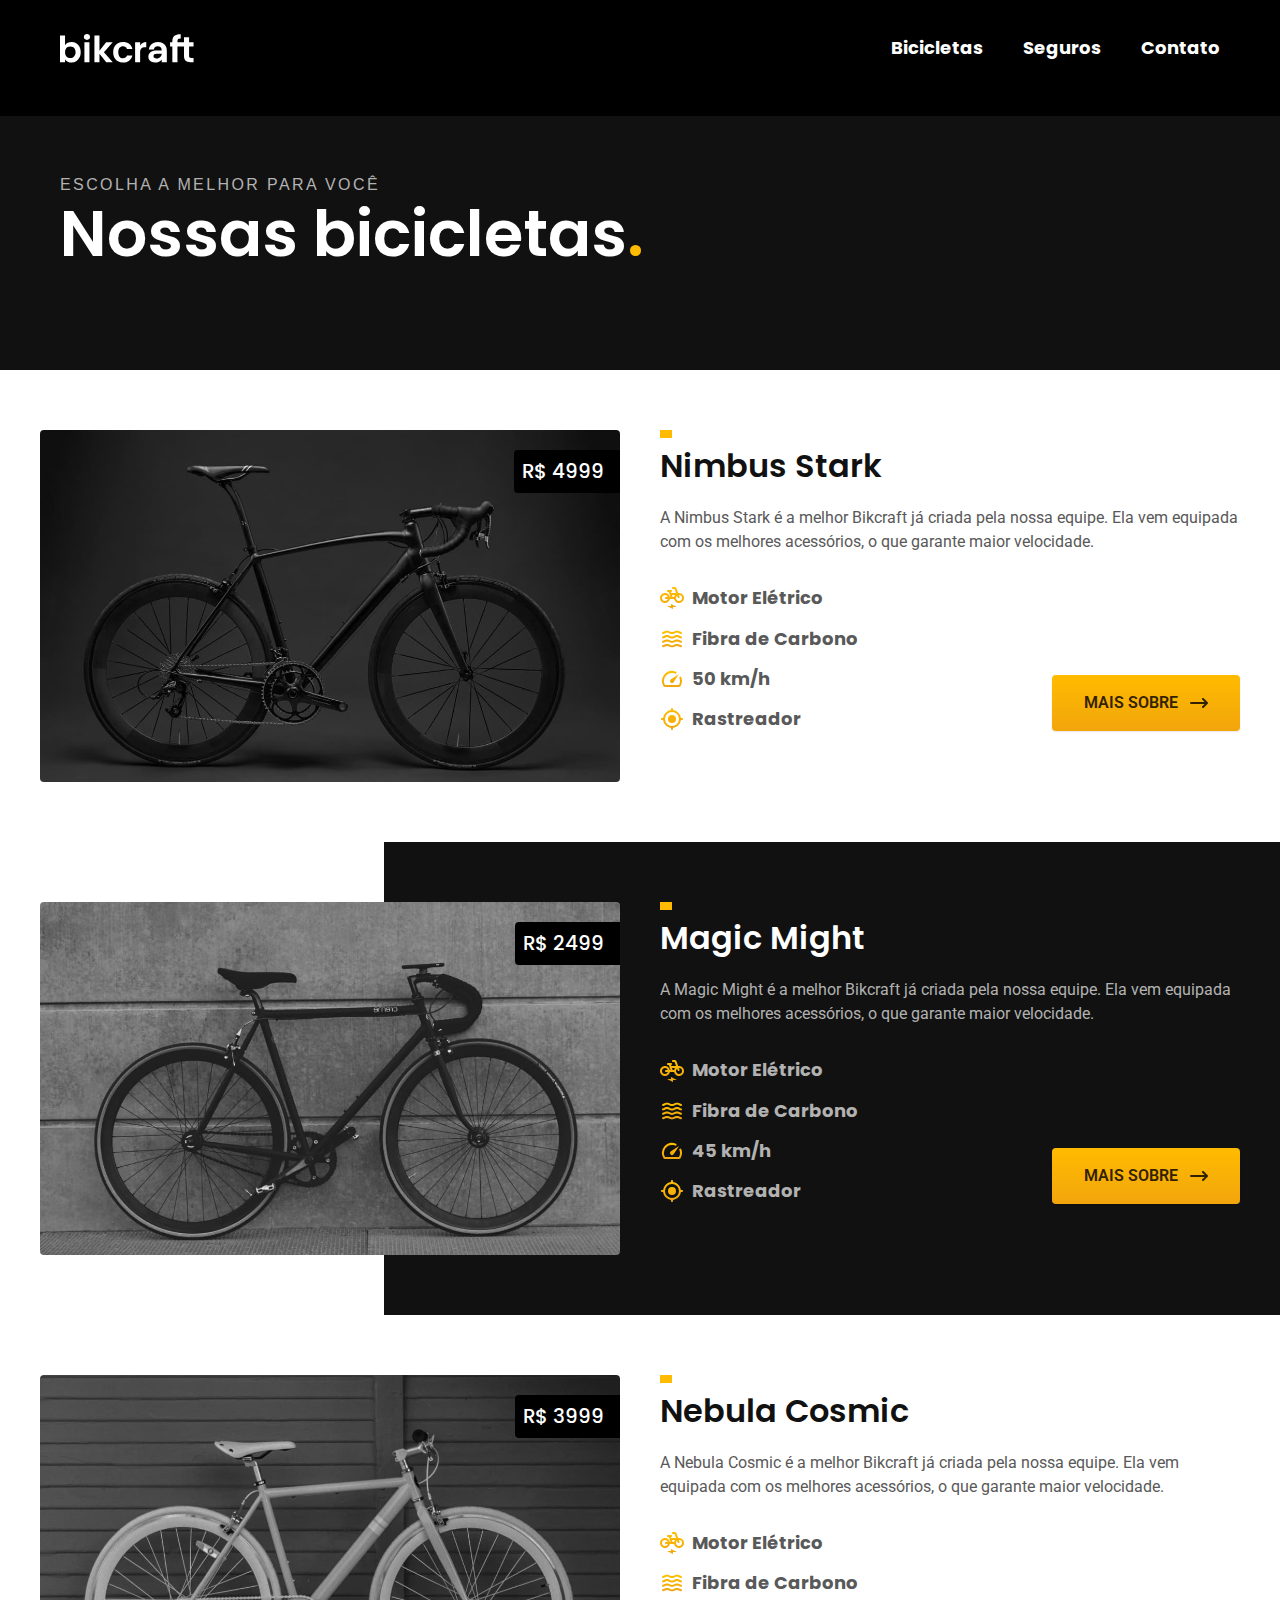
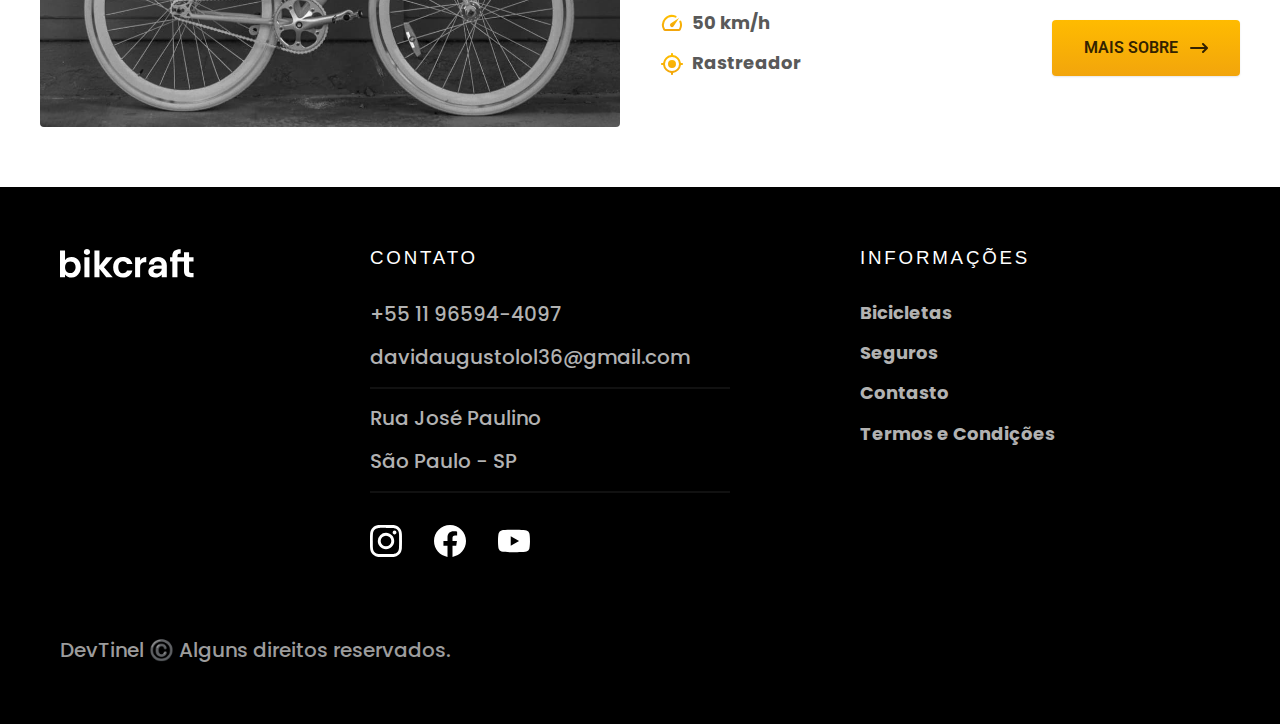
==== bicicletas.html @ 31e57b33 "att" ====
<!DOCTYPE html>
<html lang="pt-BR">
  <head>
    <meta charset="UTF-8" />
    <meta http-equiv="X-UA-Compatible" content="IE=edge" />
    <meta name="description" content="Termos e Condições." />
    <meta name="viewport" content="width=device-width, initial-scale=1.0" />
    <title>Bicicletas Bikcraft</title>
    <link rel="stylesheet" href="./css/index.css" />
    <link rel="preconnect" href="https://fonts.googleapis.com" />
    <link rel="preconnect" href="https://fonts.gstatic.com" crossorigin />
    <link
      href="https://fonts.googleapis.com/css2?family=BhuTuka+Expanded+One&family=Fira+Sans:wght@400;700&family=Poppins:wght@400;600&family=Roboto:wght@400;500&family=Sansita+Swashed:wght@500&family=Work+Sans:wght@100&display=swap"
      rel="stylesheet"
    />
    <link rel="preconnect" href="https://fonts.googleapis.com" />
    <link rel="preconnect" href="https://fonts.gstatic.com" crossorigin />
    <link
      href="https://fonts.googleapis.com/css2?family=BhuTuka+Expanded+One&family=Fira+Sans:wght@400;700&family=Merriweather:ital,wght@1,900&family=Poppins:wght@400;600&family=Roboto:wght@400;500&family=Sansita+Swashed:wght@500&family=Work+Sans:wght@100&display=swap"
      rel="stylesheet"
    />
  </head>
  <body id="bibicletas">
    <header class="header-bg">
      <div class="header container">
        <a href="./"><img src="img/bikcraft.svg" alt="Bikcraft" /></a>
        <nav aria-label="primaria">
          <ul class="header-menu font-1-m cor-0">
            <li><a href="./bicicletas.html">Bicicletas</a></li>
            <li><a href="./seguros.html">Seguros</a></li>
            <li><a href="./contato.html">Contato</a></li>
          </ul>
        </nav>
      </div>
    </header>

    <main>
      <div class="titulo-bg">
        <div class="titulo container">
          <p class="font-2-l-b cor-5">Escolha a melhor para você</p>
          <h1 class="font-1-xxl cor-0">
            Nossas bicicletas<span class="cor-p1">.</span>
          </h1>
        </div>
      </div>

        <div class="bicicletas container">
          <div class="bicicletas-imagem">
            <img src="img/bicicletas/nimbus.jpg" alt="bicicleta preta">
            <span class="font-2-m cor-0">R$ 4999</span>

          </div>

          <div class="bicicletas-conteudo">
            <h2 class="font-1-xl">Nimbus Stark </h2>
            <p class="font-2-s cor-8">A Nimbus Stark é a melhor Bikcraft já criada pela nossa equipe. Ela vem equipada com os melhores acessórios, o que garante maior velocidade.</p>
            <ul class="font-1-m cor-8">
              <li><img src="img/icones/eletrica.svg" alt="">Motor Elétrico</li>
              <li><img src="img/icones/carbono.svg" alt="">Fibra de Carbono</li>
              <li><img src="img/icones/velocidade.svg" alt="">50 km/h</li>
              <li><img src="img/icones/rastreador.svg" alt="">Rastreador</li>
            </ul>
            <a class="botao seta" href="./bicicletas/nimbus.html">Mais Sobre</a>


          </div>
        </div>

      
      <div div class="bicicletas-bg">
        <div class="bicicletas container">
          <div class="bicicletas-imagem">
            <img src="img/bicicletas/magic.jpg" alt="bicicleta preta">
            <span class="font-2-m cor-0">R$ 2499</span>

          </div>

          <div class="bicicletas-conteudo">
            <h2 class="font-1-xl cor-0">Magic Might </h2>
            <p class="font-2-s cor-5">A Magic Might é a melhor Bikcraft já criada pela nossa equipe. Ela vem equipada com os melhores acessórios, o que garante maior velocidade.</p>
            <ul class="font-1-m cor-5">
              <li><img src="img/icones/eletrica.svg" alt="">Motor Elétrico</li>
              <li><img src="img/icones/carbono.svg" alt="">Fibra de Carbono</li>
              <li><img src="img/icones/velocidade.svg" alt="">45 km/h</li>
              <li><img src="img/icones/rastreador.svg" alt="">Rastreador</li>
            </ul>
            <a class="botao seta" href="./bicicletas/magic.html">Mais Sobre</a>

          </div>
        </div>
      </div>



      
        <div class="bicicletas container">
          <div class="bicicletas-imagem">
            <img src="img/bicicletas/nebula.jpg" alt="bicicleta preta">
            <span class="font-2-m cor-0">R$ 3999</span>

          </div>

          <div class="bicicletas-conteudo">
            <h2 class="font-1-xl">Nebula Cosmic </h2>
            <p class="font-2-s cor-8">A Nebula Cosmic é a melhor Bikcraft já criada pela nossa equipe. Ela vem equipada com os melhores acessórios, o que garante maior velocidade.</p>
            <ul class="font-1-m cor-8">
              <li><img src="img/icones/eletrica.svg" alt="">Motor Elétrico</li>
              <li><img src="img/icones/carbono.svg" alt="">Fibra de Carbono</li>
              <li><img src="img/icones/velocidade.svg" alt="">50 km/h</li>
              <li><img src="img/icones/rastreador.svg" alt="">Rastreador</li>
            </ul>
            <a class="botao seta" href="./bicicletas/nebula.html">Mais Sobre</a>

          </div>
        </div>
    

    </main>

    <footer class="footer-bg">
      <div div class="footer container">
        <img src="img/bikcraft.svg" alt="bikcraft" />

        <div class="footer-contato">
          <h3 class="font-2-l-b cor-0">Contato</h3>
          <ul class="cor-5 font-2-m">
            <li><a href="tel:+5511965944097">+55 11 96594-4097</a></li>
            <li>
              <a href="mailto:davidaugustolol36@gmail.com"
                >davidaugustolol36@gmail.com</a
              >
            </li>
            <li>Rua José Paulino</li>
            <li>São Paulo - SP</li>
          </ul>

          <div class="footer-redes">
            <a href="">
              <img src="./img/redes/instagram.svg" alt="instagram" />
            </a>
            <a href="">
              <img src="./img/redes/facebook.svg" alt="facebook" />
            </a>
            <a href="">
              <img src="./img/redes/youtube.svg" alt="youtube" />
            </a>
          </div>
        </div>

        <div class="footer-informacoes">
          <h3 class="font-2-l-b cor-0">Informações</h3>
          <nav>
            <ul class="font-1-m cor-5">
              <li><a href=".bicicletas.html">Bicicletas</a></li>
              <li><a href="./seguros.html">Seguros</a></li>
              <li><a href="./contato.html">Contasto</a></li>
              <li><a href="./termos.html">Termos e Condições</a></li>
            </ul>
          </nav>
        </div>
        <p class="font-2-m cor-6 footer-copy">
          DevTinel ©️ Alguns direitos reservados.
        </p>
      </div>
    </footer>
  </body>
</html>
---- css/index.css ----
/* resets globais */
@import "./global/global.css";

@import "./ultilitarios/tipografia.css";

/* css header */
@import "global/header.css";

/* css introdução */
@import "./home/introducao.css";

/* css componentes */
@import "./ultilitarios/componentes.css";

@import "./ultilitarios/cores.css";

@import "./bicicletas/bicibletas-lista.css";

@import "./home/tecnologia.css";

@import "./home/parceiros.css";

@import "./home/depoimento.css";

@import "./seguros/seguros.css";

@import "./global/footer.css";

@import "./termos/termos.css";

@import "./bicicletas/bicicletas.css";
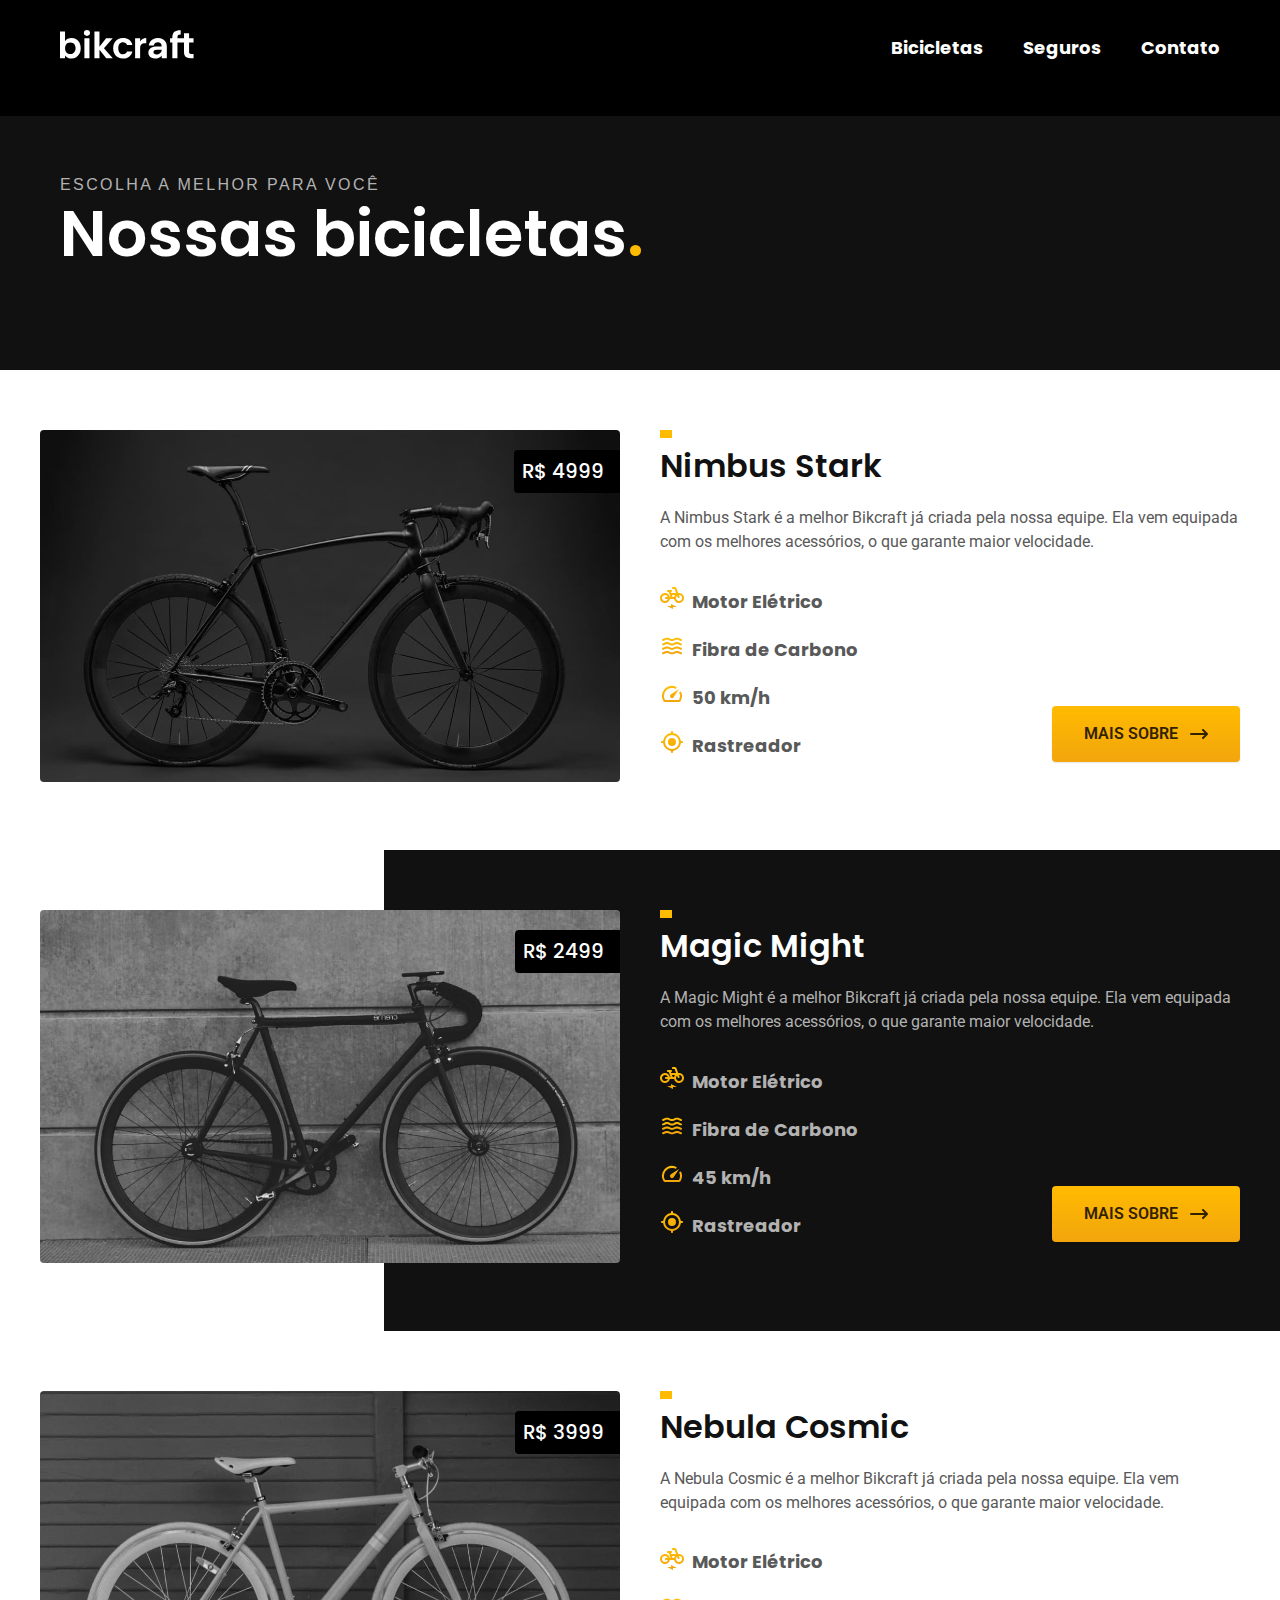
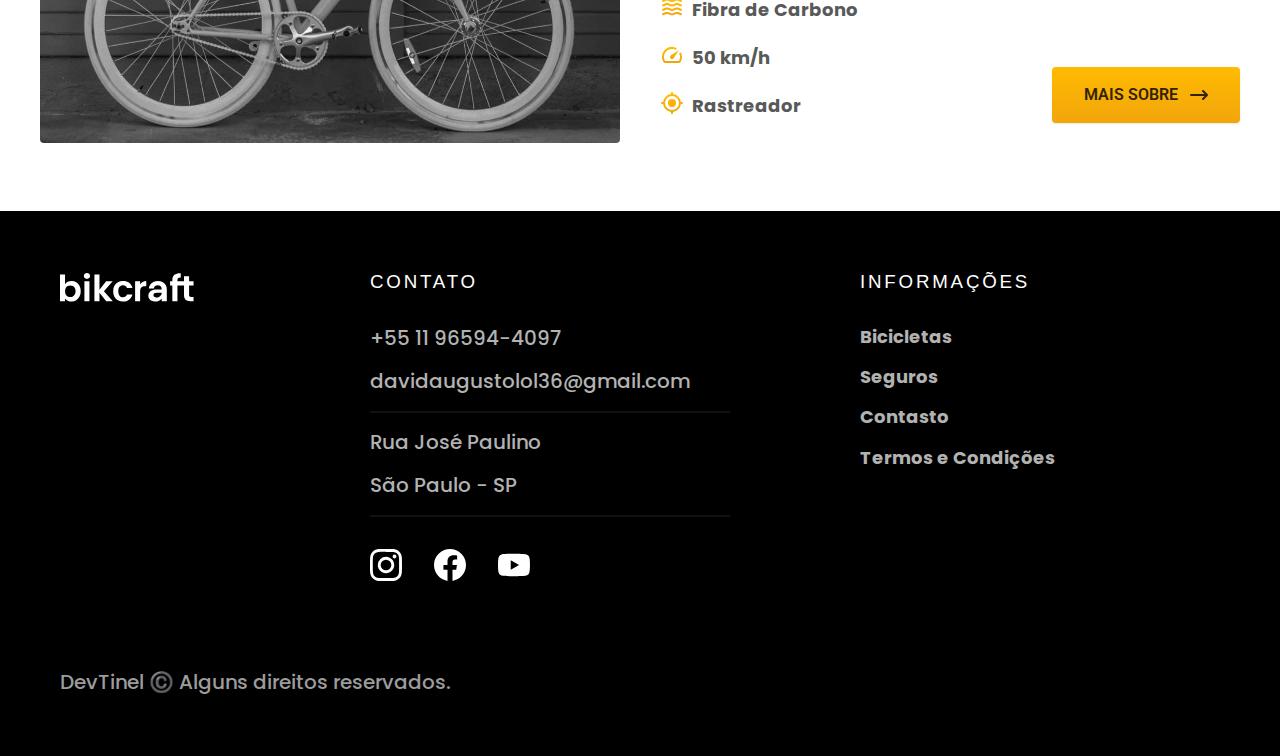
==== commit b30d8b41: "bicicleta" ====
--- a/bicicletas.html
+++ b/bicicletas.html
@@ -60,7 +60,7 @@
               <li><img src="img/icones/velocidade.svg" alt="">50 km/h</li>
               <li><img src="img/icones/rastreador.svg" alt="">Rastreador</li>
             </ul>
-            <a class="botao seta" href="./bicicletas/nimbus.html">Mais Sobre</a>
+            <a class="botao seta" href="bicibletas/nimbus.html">Mais Sobre</a>
 
 
           </div>
@@ -151,7 +151,7 @@
           <h3 class="font-2-l-b cor-0">Informações</h3>
           <nav>
             <ul class="font-1-m cor-5">
-              <li><a href=".bicicletas.html">Bicicletas</a></li>
+              <li><a href="bicicletas.html">Bicicletas</a></li>
               <li><a href="./seguros.html">Seguros</a></li>
               <li><a href="./contato.html">Contasto</a></li>
               <li><a href="./termos.html">Termos e Condições</a></li>
--- a/css/index.css
+++ b/css/index.css
@@ -29,3 +29,9 @@
 @import "./termos/termos.css";
 
 @import "./bicicletas/bicicletas.css";
+
+@import "seguros/vantagens.css";
+
+@import "seguros/perguntas.css";
+
+@import "../css/bicicleta/bicicleta.css"
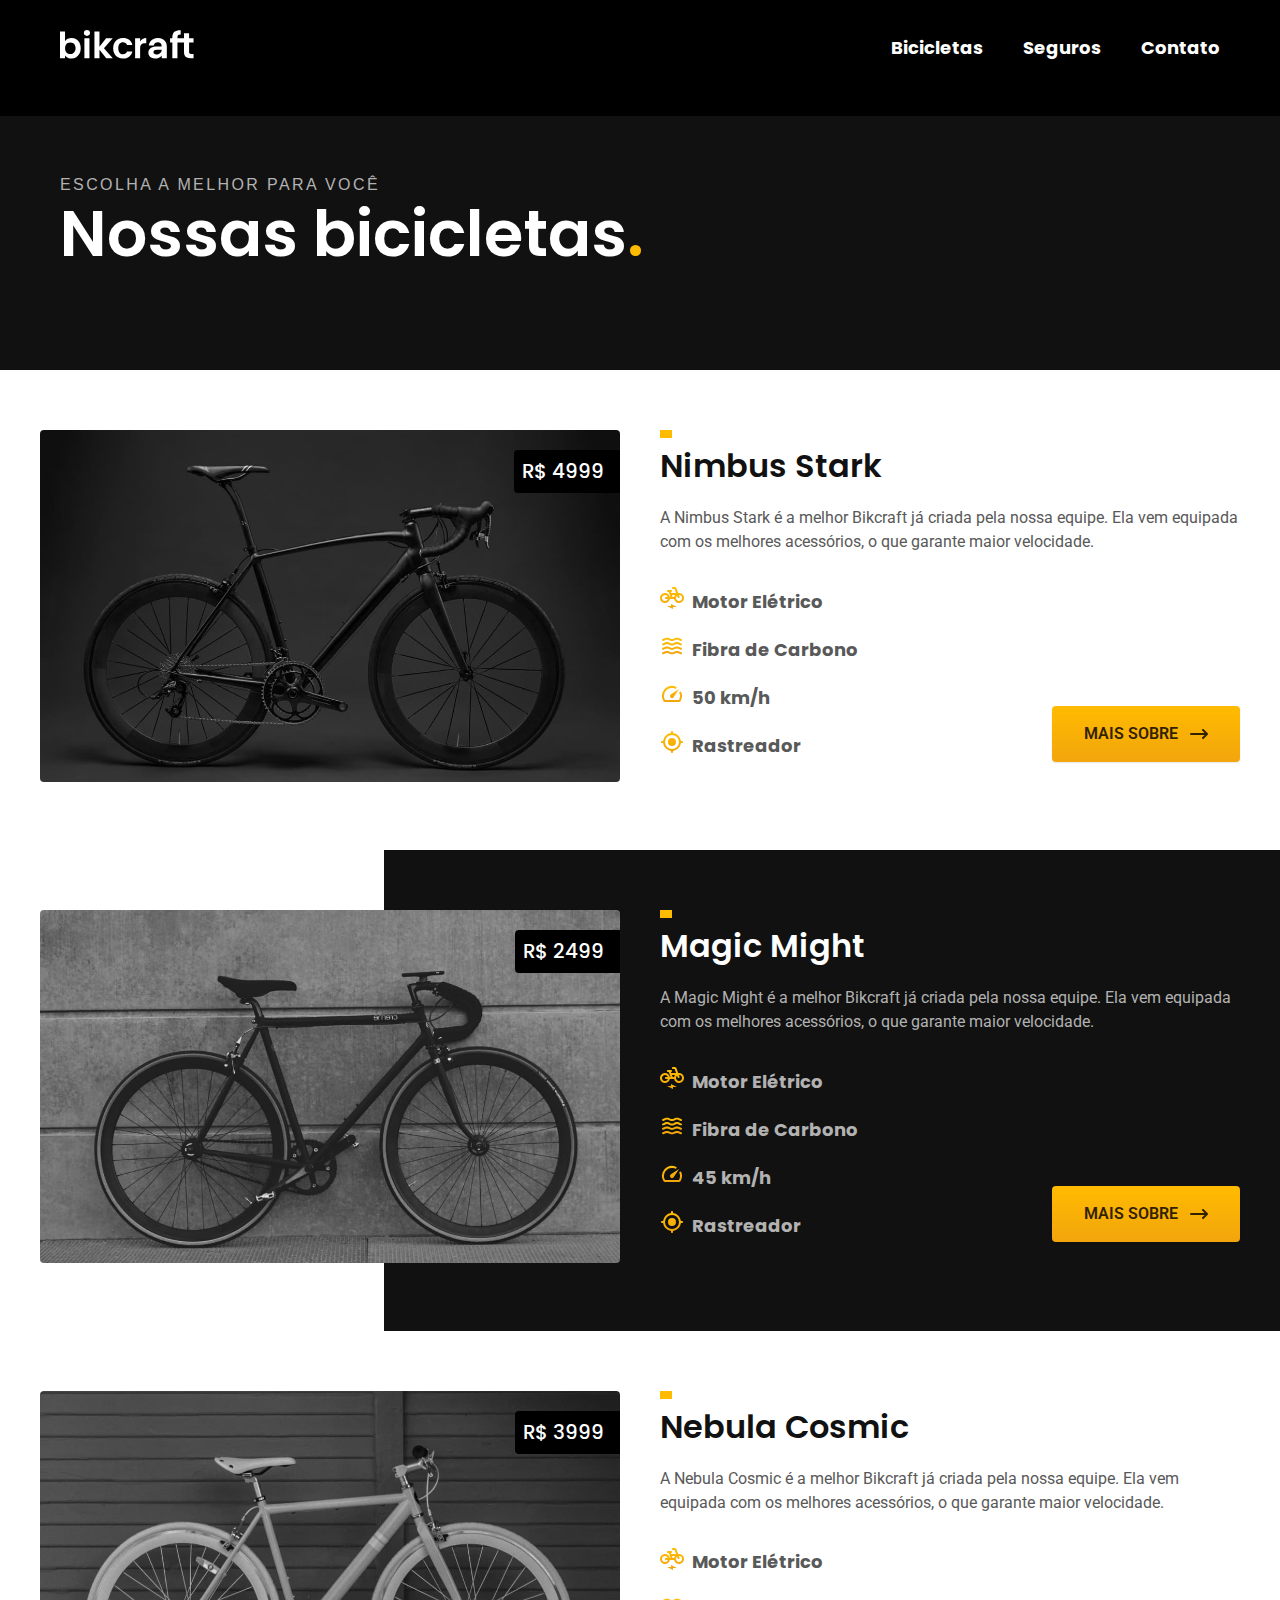
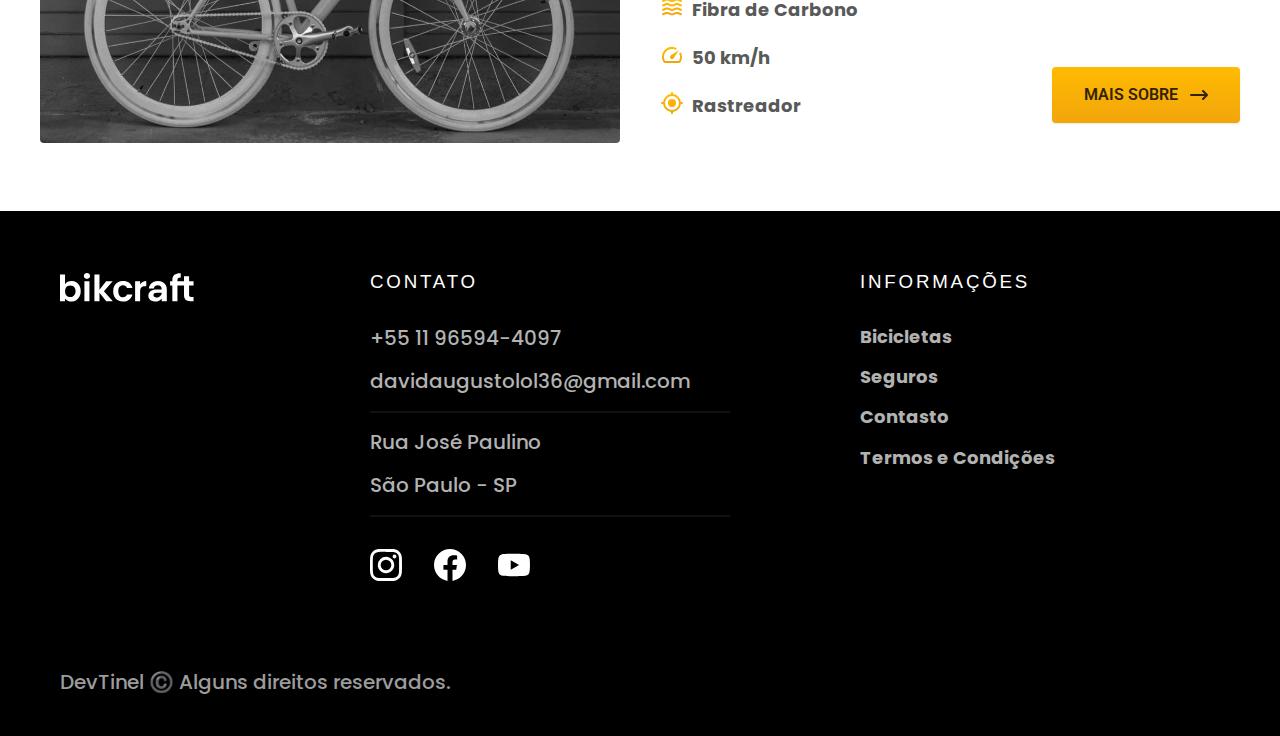
==== commit 3fb9aacb: "contato" ====
--- a/bicicletas.html
+++ b/bicicletas.html
@@ -84,7 +84,7 @@
               <li><img src="img/icones/velocidade.svg" alt="">45 km/h</li>
               <li><img src="img/icones/rastreador.svg" alt="">Rastreador</li>
             </ul>
-            <a class="botao seta" href="./bicicletas/magic.html">Mais Sobre</a>
+            <a class="botao seta" href="./bicibletas/magic.html">Mais Sobre</a>
 
           </div>
         </div>
@@ -109,7 +109,7 @@
               <li><img src="img/icones/velocidade.svg" alt="">50 km/h</li>
               <li><img src="img/icones/rastreador.svg" alt="">Rastreador</li>
             </ul>
-            <a class="botao seta" href="./bicicletas/nebula.html">Mais Sobre</a>
+            <a class="botao seta" href="./bicibletas/nebula.html">Mais Sobre</a>
 
           </div>
         </div>
--- a/css/index.css
+++ b/css/index.css
@@ -1,37 +1,36 @@
 /* resets globais */
 @import "./global/global.css";
-
-@import "./ultilitarios/tipografia.css";
-
-/* css header */
+@import "./global/footer.css";
 @import "global/header.css";
 
-/* css introdução */
-@import "./home/introducao.css";
+/* css componentes */
+@import "./ultilitarios/tipografia.css";
+@import "./ultilitarios/componentes.css";
+@import "./ultilitarios/cores.css";
+@import "./ultilitarios/formulario.css";
 
-/* css componentes */
-@import "./ultilitarios/componentes.css";
-
-@import "./ultilitarios/cores.css";
-
+/* bicicletas - listas */
 @import "./bicicletas/bicibletas-lista.css";
 
+/* Home */
+@import "./home/introducao.css";
 @import "./home/tecnologia.css";
-
 @import "./home/parceiros.css";
-
 @import "./home/depoimento.css";
 
-@import "./seguros/seguros.css";
-
-@import "./global/footer.css";
-
+/* termos */
 @import "./termos/termos.css";
 
+/* Bicicleta */
 @import "./bicicletas/bicicletas.css";
+@import "../css/bicicleta/bicicleta.css";
+@import "./bicicleta/seguro.css";
 
+/* seguros */
+@import "./seguros/seguros.css";
 @import "seguros/vantagens.css";
-
 @import "seguros/perguntas.css";
 
-@import "../css/bicicleta/bicicleta.css"
+/* contato */
+@import './contato/contato.css';
+@import './contato/lojas.css'
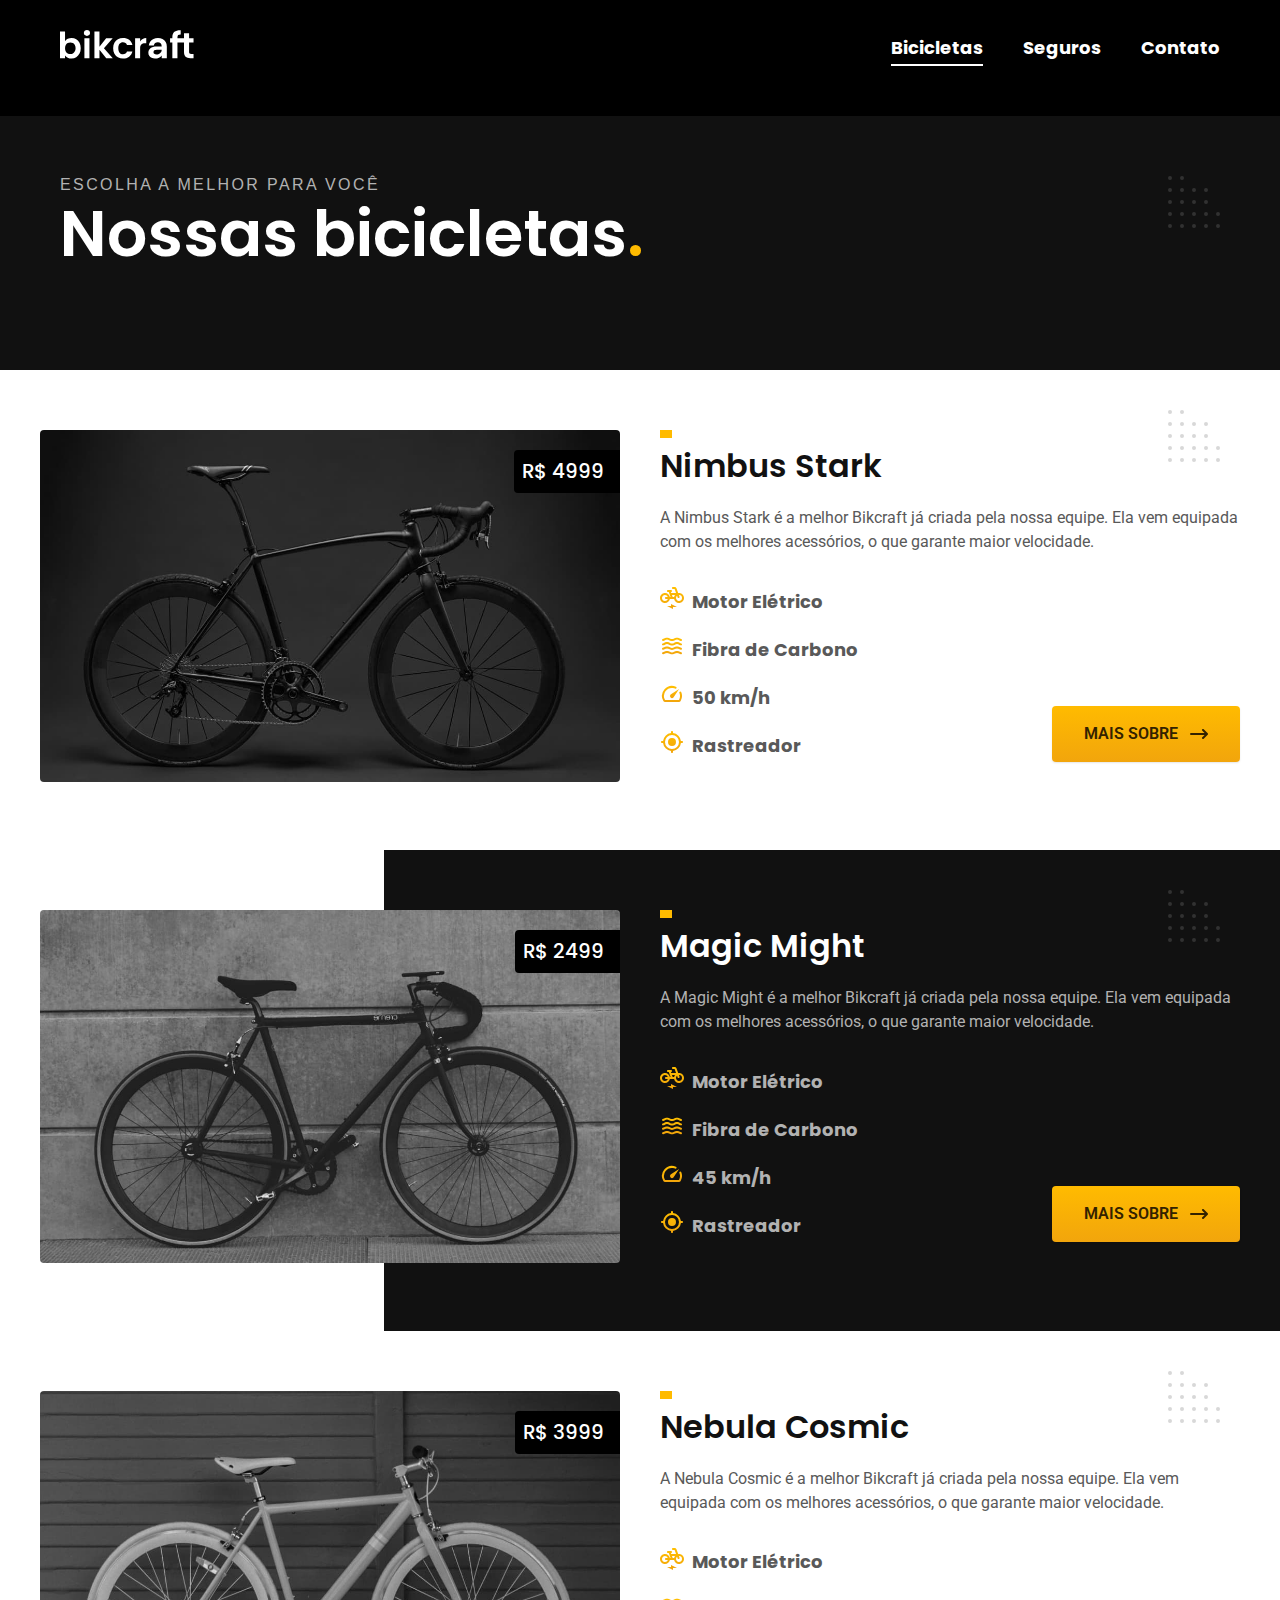
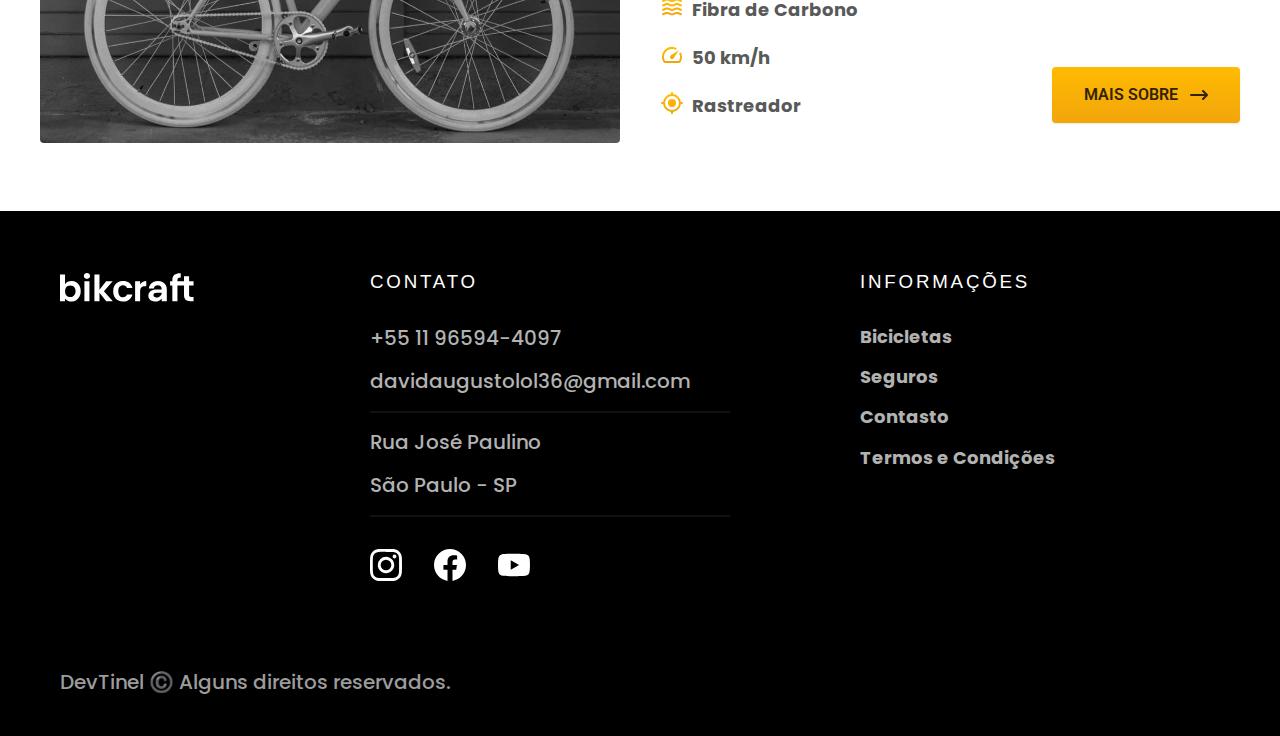
==== commit cb1532a2: "js" ====
--- a/bicicletas.html
+++ b/bicicletas.html
@@ -163,5 +163,7 @@
         </p>
       </div>
     </footer>
+
+    <script src="js/script.js"></script>
   </body>
 </html>
--- a/css/index.css
+++ b/css/index.css
@@ -33,4 +33,7 @@
 
 /* contato */
 @import './contato/contato.css';
-@import './contato/lojas.css'
+@import './contato/lojas.css';
+
+/*orçamento */
+@import './orcamento/orcamento.css';
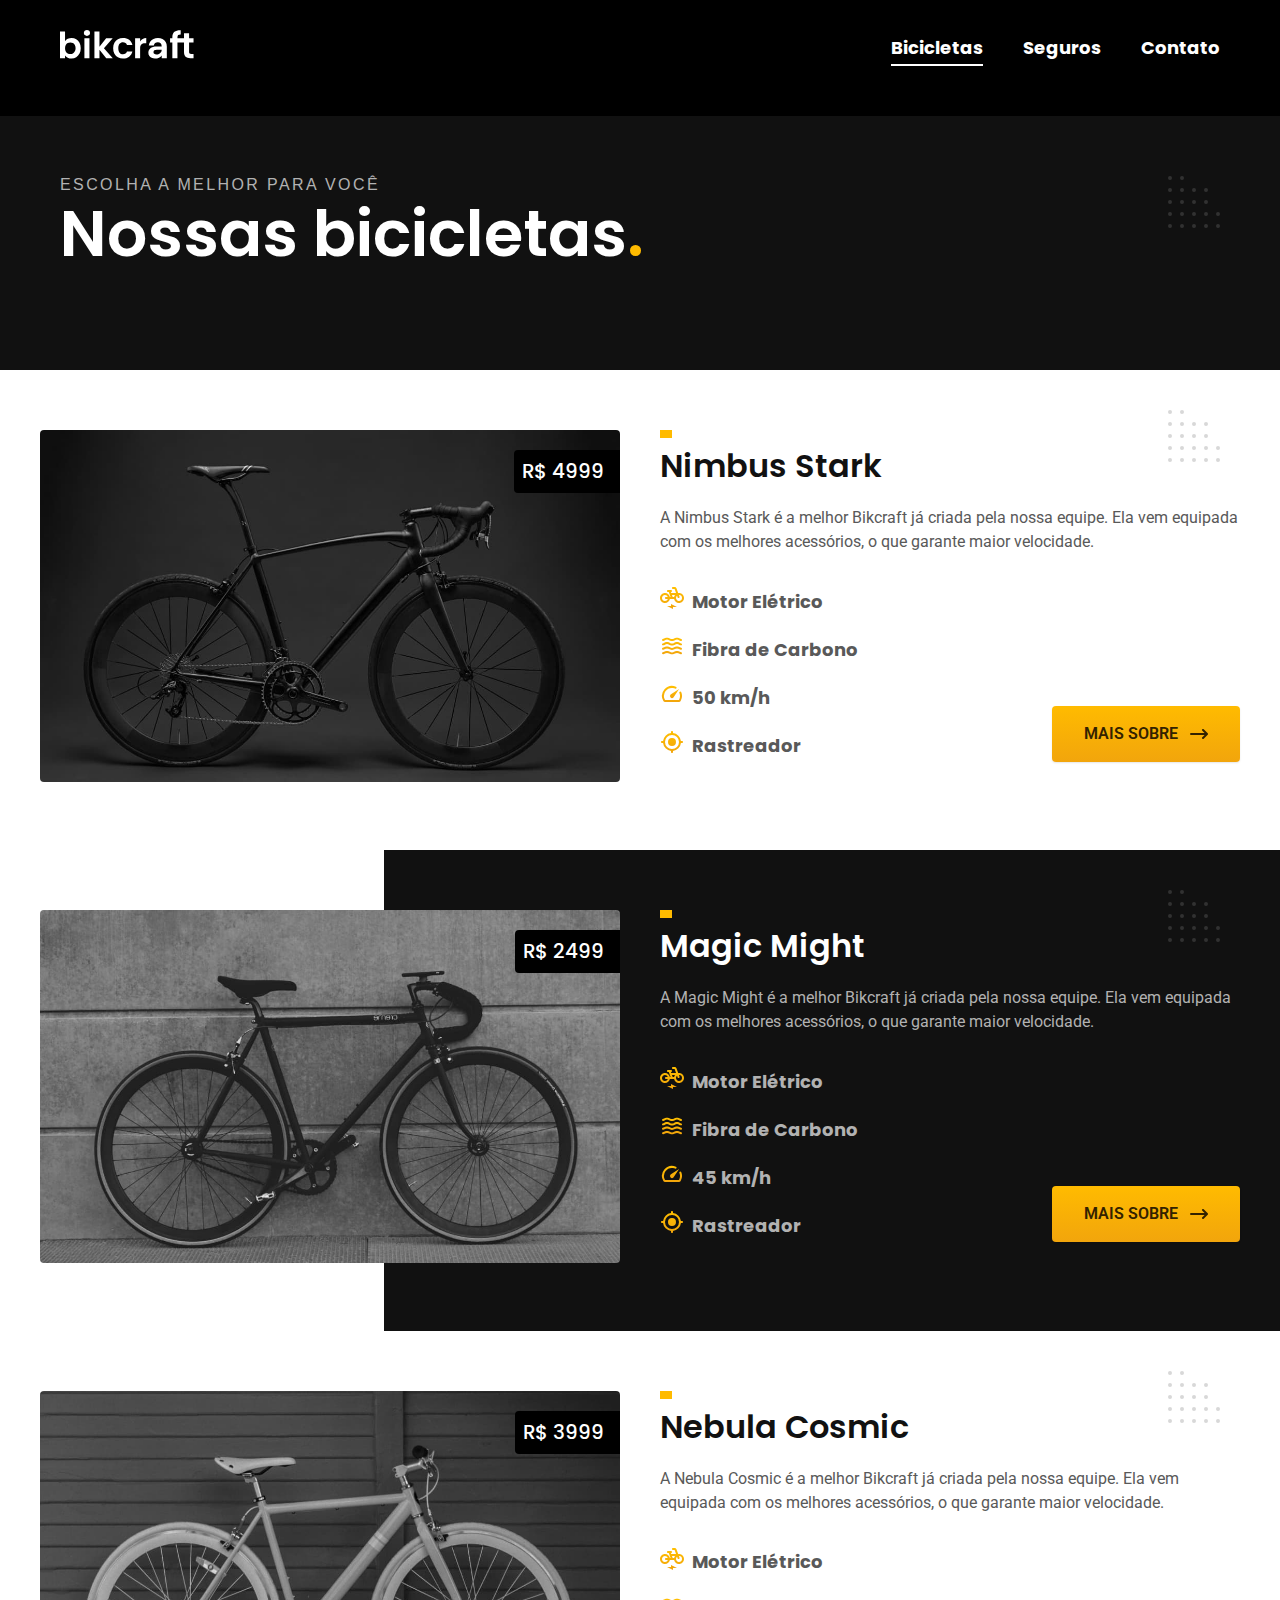
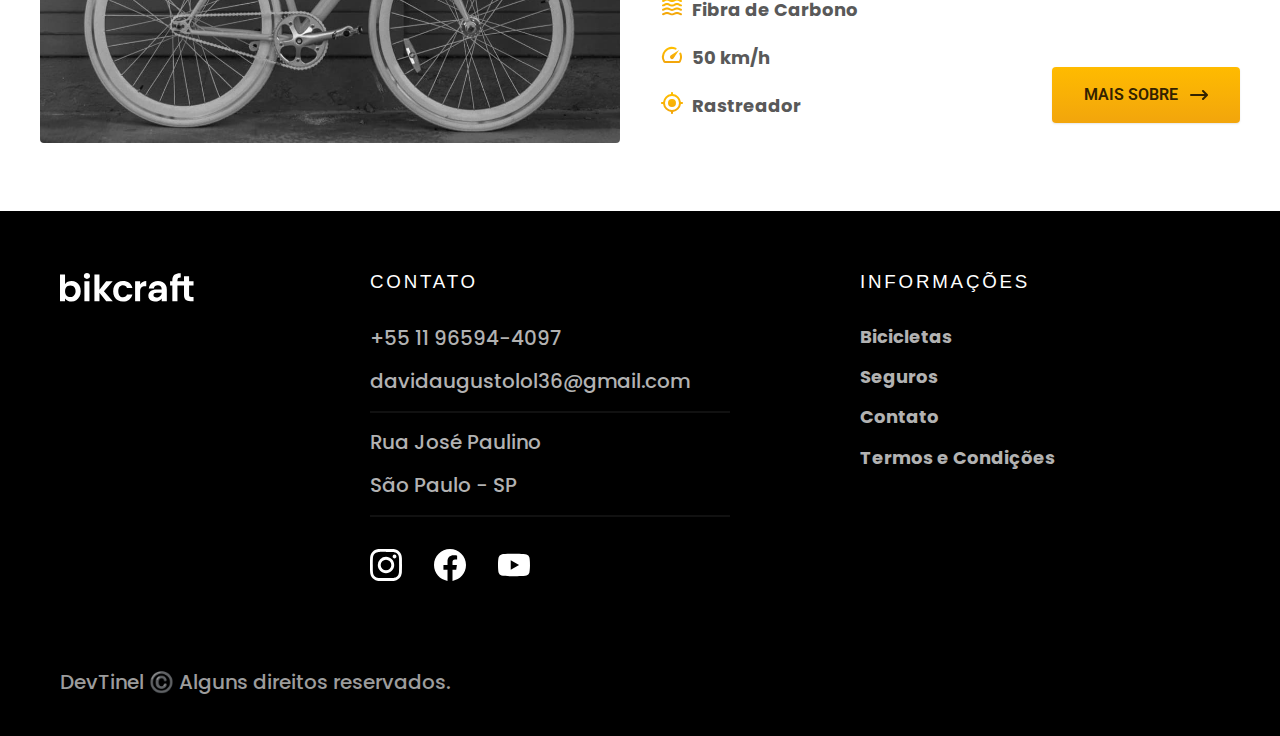
==== commit 2f77d6cc: "otimizacao" ====
--- a/bicicletas.html
+++ b/bicicletas.html
@@ -6,19 +6,18 @@
     <meta name="description" content="Termos e Condições." />
     <meta name="viewport" content="width=device-width, initial-scale=1.0" />
     <title>Bicicletas Bikcraft</title>
-    <link rel="stylesheet" href="./css/index.css" />
+    <link rel="icon" href="./favicon.svg" type="image/svg+xml" />
+    <link rel="stylesheet" href="css/style.min.css" />
     <link rel="preconnect" href="https://fonts.googleapis.com" />
     <link rel="preconnect" href="https://fonts.gstatic.com" crossorigin />
     <link
       href="https://fonts.googleapis.com/css2?family=BhuTuka+Expanded+One&family=Fira+Sans:wght@400;700&family=Poppins:wght@400;600&family=Roboto:wght@400;500&family=Sansita+Swashed:wght@500&family=Work+Sans:wght@100&display=swap"
       rel="stylesheet"
     />
-    <link rel="preconnect" href="https://fonts.googleapis.com" />
-    <link rel="preconnect" href="https://fonts.gstatic.com" crossorigin />
-    <link
-      href="https://fonts.googleapis.com/css2?family=BhuTuka+Expanded+One&family=Fira+Sans:wght@400;700&family=Merriweather:ital,wght@1,900&family=Poppins:wght@400;600&family=Roboto:wght@400;500&family=Sansita+Swashed:wght@500&family=Work+Sans:wght@100&display=swap"
-      rel="stylesheet"
-    />
+
+    <script>
+      document.documentElement.classList.add("js");
+    </script>
   </head>
   <body id="bibicletas">
     <header class="header-bg">
@@ -44,77 +43,80 @@
         </div>
       </div>
 
+      <div class="bicicletas container">
+        <div class="bicicletas-imagem">
+          <img src="img/bicicletas/nimbus.jpg" alt="bicicleta preta" />
+          <span class="font-2-m cor-0">R$ 4999</span>
+        </div>
+
+        <div class="bicicletas-conteudo">
+          <h2 class="font-1-xl">Nimbus Stark</h2>
+          <p class="font-2-s cor-8">
+            A Nimbus Stark é a melhor Bikcraft já criada pela nossa equipe. Ela
+            vem equipada com os melhores acessórios, o que garante maior
+            velocidade.
+          </p>
+          <ul class="font-1-m cor-8">
+            <li><img src="img/icones/eletrica.svg" alt="" />Motor Elétrico</li>
+            <li><img src="img/icones/carbono.svg" alt="" />Fibra de Carbono</li>
+            <li><img src="img/icones/velocidade.svg" alt="" />50 km/h</li>
+            <li><img src="img/icones/rastreador.svg" alt="" />Rastreador</li>
+          </ul>
+          <a class="botao seta" href="bicibletas/nimbus.html">Mais Sobre</a>
+        </div>
+      </div>
+
+      <div div class="bicicletas-bg">
         <div class="bicicletas container">
           <div class="bicicletas-imagem">
-            <img src="img/bicicletas/nimbus.jpg" alt="bicicleta preta">
-            <span class="font-2-m cor-0">R$ 4999</span>
-
+            <img src="img/bicicletas/magic.jpg" alt="bicicleta preta" />
+            <span class="font-2-m cor-0">R$ 2499</span>
           </div>
 
           <div class="bicicletas-conteudo">
-            <h2 class="font-1-xl">Nimbus Stark </h2>
-            <p class="font-2-s cor-8">A Nimbus Stark é a melhor Bikcraft já criada pela nossa equipe. Ela vem equipada com os melhores acessórios, o que garante maior velocidade.</p>
-            <ul class="font-1-m cor-8">
-              <li><img src="img/icones/eletrica.svg" alt="">Motor Elétrico</li>
-              <li><img src="img/icones/carbono.svg" alt="">Fibra de Carbono</li>
-              <li><img src="img/icones/velocidade.svg" alt="">50 km/h</li>
-              <li><img src="img/icones/rastreador.svg" alt="">Rastreador</li>
-            </ul>
-            <a class="botao seta" href="bicibletas/nimbus.html">Mais Sobre</a>
-
-
-          </div>
-        </div>
-
-      
-      <div div class="bicicletas-bg">
-        <div class="bicicletas container">
-          <div class="bicicletas-imagem">
-            <img src="img/bicicletas/magic.jpg" alt="bicicleta preta">
-            <span class="font-2-m cor-0">R$ 2499</span>
-
-          </div>
-
-          <div class="bicicletas-conteudo">
-            <h2 class="font-1-xl cor-0">Magic Might </h2>
-            <p class="font-2-s cor-5">A Magic Might é a melhor Bikcraft já criada pela nossa equipe. Ela vem equipada com os melhores acessórios, o que garante maior velocidade.</p>
+            <h2 class="font-1-xl cor-0">Magic Might</h2>
+            <p class="font-2-s cor-5">
+              A Magic Might é a melhor Bikcraft já criada pela nossa equipe. Ela
+              vem equipada com os melhores acessórios, o que garante maior
+              velocidade.
+            </p>
             <ul class="font-1-m cor-5">
-              <li><img src="img/icones/eletrica.svg" alt="">Motor Elétrico</li>
-              <li><img src="img/icones/carbono.svg" alt="">Fibra de Carbono</li>
-              <li><img src="img/icones/velocidade.svg" alt="">45 km/h</li>
-              <li><img src="img/icones/rastreador.svg" alt="">Rastreador</li>
+              <li>
+                <img src="img/icones/eletrica.svg" alt="" />Motor Elétrico
+              </li>
+              <li>
+                <img src="img/icones/carbono.svg" alt="" />Fibra de Carbono
+              </li>
+              <li><img src="img/icones/velocidade.svg" alt="" />45 km/h</li>
+              <li><img src="img/icones/rastreador.svg" alt="" />Rastreador</li>
             </ul>
             <a class="botao seta" href="./bicibletas/magic.html">Mais Sobre</a>
-
           </div>
         </div>
       </div>
 
+      <div class="bicicletas container">
+        <div class="bicicletas-imagem">
+          <img src="img/bicicletas/nebula.jpg" alt="bicicleta preta" />
+          <span class="font-2-m cor-0">R$ 3999</span>
+        </div>
 
-
-      
-        <div class="bicicletas container">
-          <div class="bicicletas-imagem">
-            <img src="img/bicicletas/nebula.jpg" alt="bicicleta preta">
-            <span class="font-2-m cor-0">R$ 3999</span>
-
-          </div>
-
-          <div class="bicicletas-conteudo">
-            <h2 class="font-1-xl">Nebula Cosmic </h2>
-            <p class="font-2-s cor-8">A Nebula Cosmic é a melhor Bikcraft já criada pela nossa equipe. Ela vem equipada com os melhores acessórios, o que garante maior velocidade.</p>
-            <ul class="font-1-m cor-8">
-              <li><img src="img/icones/eletrica.svg" alt="">Motor Elétrico</li>
-              <li><img src="img/icones/carbono.svg" alt="">Fibra de Carbono</li>
-              <li><img src="img/icones/velocidade.svg" alt="">50 km/h</li>
-              <li><img src="img/icones/rastreador.svg" alt="">Rastreador</li>
-            </ul>
-            <a class="botao seta" href="./bicibletas/nebula.html">Mais Sobre</a>
-
-          </div>
+        <div class="bicicletas-conteudo">
+          <h2 class="font-1-xl">Nebula Cosmic</h2>
+          <p class="font-2-s cor-8">
+            A Nebula Cosmic é a melhor Bikcraft já criada pela nossa equipe. Ela
+            vem equipada com os melhores acessórios, o que garante maior
+            velocidade.
+          </p>
+          <ul class="font-1-m cor-8">
+            <li><img src="img/icones/eletrica.svg" alt="" />Motor Elétrico</li>
+            <li><img src="img/icones/carbono.svg" alt="" />Fibra de Carbono</li>
+            <li><img src="img/icones/velocidade.svg" alt="" />50 km/h</li>
+            <li><img src="img/icones/rastreador.svg" alt="" />Rastreador</li>
+          </ul>
+          <a class="botao seta" href="./bicibletas/nebula.html">Mais Sobre</a>
         </div>
-    
-
+      </div>
     </main>
 
     <footer class="footer-bg">
@@ -153,7 +155,7 @@
             <ul class="font-1-m cor-5">
               <li><a href="bicicletas.html">Bicicletas</a></li>
               <li><a href="./seguros.html">Seguros</a></li>
-              <li><a href="./contato.html">Contasto</a></li>
+              <li><a href="./contato.html">Contato</a></li>
               <li><a href="./termos.html">Termos e Condições</a></li>
             </ul>
           </nav>
--- a/css/style.min.css
+++ b/css/style.min.css
@@ -0,0 +1 @@
+body{font-family:Arial,Helvetica,sans-serif;margin:0;color:#111}ul{margin:0;padding:0;list-style:none}blockquote,dd,h1,h2,h3,h4,p,ul{margin:0}a{color:inherit;text-decoration:none}img{max-width:100%;display:block}img[src$=".jpg"]{border-radius:4px}.footer-bg{background-color:var(--cor-12)}.footer{display:grid;grid-template-columns:3fr 5fr 4fr;gap:40px;padding-top:60px;padding-bottom:800px}.footer h3{margin-bottom:32px}.footer-contato ul{margin-bottom:32px}.footer li{margin-bottom:16px}.footer-contato li:nth-child(2n):after{content:"";display:block;max-width:360px;height:2px;background-color:var(--cor-11);margin-top:16px}.footer-redes{display:flex;gap:32px}.footer a:hover{color:var(--cor-0)}.footer-copy{grid-column:1/-1;margin-top:40px}@media(max-width:800px){.footer>img{display:none}.footer{grid-template-columns:1fr 1fr}}@media(max-width:600px){.footer{grid-template-columns:1fr;gap:60px}.footer-copy{margin-top:0}}.header-bg{background-color:var(--cor-12)}.header{display:flex;flex-wrap:wrap;gap:20px;justify-content:space-between;align-items:center;padding-top:20px;padding-bottom:20px}.header-menu{display:flex;flex-wrap:wrap;gap:40px}.header-menu a{position:relative;padding:16px 0;display:inline-block}.header-menu a::after{content:"";display:block;height:2px;width:0;background-color:var(--cor-0);margin-top:4px;position:absolute;transition:.3s}.header-menu a.ativo::after,.header-menu a:hover::after{width:100%}@media (max-width:800px){.header-menu a:hover{background-color:var(--cor-10)}.header-menu a{background-color:var(--cor-11);padding:12px 16px;border-radius:4px}.header-menu{gap:20px}.header a::after{display:none}}@media (max-width:600px){.header-menu{gap:12px}.header-menu a{padding:8px 12px;font-size:14px}}.font-1-xs{font:400 0.75rem/1.35 Poppins,sans-serif}.font-2-xs{font:400 0.875rem/1.42 Roboto,sans-serif}.font-1-s{font:400 1rem/1.5 Poppins,sans-serif}.font-2-s{font:400 1rem/1.5 Roboto,sans-serif}.font-1-m,.font-1-m-b{font:bold 1.125rem/1.35 Poppins,sans-serif}.font-2-m{font:500 1.25rem/1.35 Poppins,sans-serif}.font-1-l{font:400 4rem/1.125 Poppins,sans-serif}.font-2-l{font:400 4rem/1.125 Roboto,sans-serif}.font-2-l-b{font-weight:500;letter-spacing:.15em;text-transform:uppercase}.font-1-xl{font:600 2rem/1.25 Poppins,san-serif}.font-2-xl{font:500 4rem/1.125 Roboto,san-serif}.font-1-xxl{font:600 4rem/1.125 Poppins,san-serif}@media (max-width:1200px){.font-1-xxl{font-size:3rem}.font-2-l,.font-2-l-b{font-size:1.25rem}}@media(max-width:800px){.font-1-xxl{font-size:2rem}.font-1-xxl{font-size:1.5rem}}.container{max-width:1200px;padding-left:20px;box-sizing:border-box;padding-right:20px;padding-bottom:40px;margin-right:auto;margin-left:auto}.botao{display:inline-block;background:linear-gradient(#fb0,#f2a50c);border-radius:4px;box-shadow:0 1px 2px rgba(0,0,0,.1);text-transform:uppercase;color:var(--cor-p5);font:600 1rem/1.5 Roboto,sans-serif;max-width:max-content;padding:16px 32px;border:none;cursor:pointer}.botao.secundario{background:var(--cor-10);color:var(--cor-2)}.botao.secundario:hover{background:var(--cor-9)}.botao.seta{display:flex;align-items:center}.botao.seta:hover::after{transform:translateX(4px);transition:.2s}.botao.seta::after{content:"";display:inline-block;width:18px;height:10px;margin-left:12px;background:url("../img/icones/seta.svg")}.botao:hover{background:linear-gradient(#ffb60d,#e59317)}@media (max-width:600px){.botao{padding:12px 16px;font-size:16px}}.link{display:inline-block;color:var(--cor-p1);font:500 1.5rem/1.5 Poppins,sans-serif;text-transform:uppercase}.link::after{content:"";display:block;width:100%;height:4px;background-color:currentColor}.link:hover{color:var(--cor-0)}.titulo-bg{background-color:var(--cor-11);padding-top:60px;padding-bottom:60px}.titulo{background:url('../img/dec/top-right.svg') no-repeat top right 20px}.titulo p{margin-bottom:4px}@media(max-width:800px){.titulo-bg{padding-top:40px;padding-bottom:40px}.titulo p{font-size:1rem;text-transform:lowercase;font-weight:400}}@media(max-width:600px){.form{grid-template-columns:1fr}.form .col-2{grid-column:1}}:root{--cor-0:#fff;--cor-1:#f7f7f7;--cor-2:#ededed;--cor-3:#dedede;--cor-4:#ccc;--cor-5:#b2b2b2;--cor-6:#9c9c9c;--cor-7:#717171;--cor-8:#595959;--cor-9:#404040;--cor-10:#2e2e2e;--cor-12:#000;--cor-11:#111;--cor-12:#000;--cor-p1:#ffbb00;--cor-p2:#E4A30B;--cor-p3:#a66f00;--cor-p4:#664400;--cor-p5:#332200}.cor-0{color:var(--cor-0)}.cor-1{color:var(--cor-1)}.cor-2{color:var(--cor-2)}.cor-3{color:var(--cor-3)}.cor-4{color:var(--cor-4)}.cor-5{color:var(--cor-5)}.cor-6{color:var(--cor-6)}.cor-7{color:var(--cor-7)}.cor-8{color:var(--cor-8)}.cor-9{color:var(--cor-9)}.cor-10{color:var(--cor-10)}.cor-11{color:var(--cor-11)}.cor-12{color:var(--cor-12)}.cor-p1{color:var(--cor-p1)}.cor-p2{color:var(--cor-p2)}.cor-p3{color:var(--cor-p3)}.cor-p4{color:var(--cor-p4)}.cor-p5{color:var(--cor-p5)}.form{display:grid;grid-template-columns:1fr 1fr;gap:20px}.form label{display:block;font:400 1rem/1.5 Poppins,sans-serif;margin-bottom:4px}.form input[type=email],.form input[type=text],.form textarea{font:400 1rem/1.5 Roboto,sans-serif;background-color:var(--cor-1);border:1px solid var(--cor-2);padding:12px;border-radius:4px;width:100%;box-sizing:border-box}.form input[type=email]:focus,.form input[type=text]:focus,.form textarea:focus{outline:0;border-color:var(--cor-p1);background:var(--cor-0);box-shadow:0 0 0 2px #fea}.form .col-2{grid-column:span 2}.bicicletas-lista{padding-top:60px;padding-bottom:120px}.bicicletas-lista-items{margin:0 auto;display:flex;gap:40px;padding:0 20px 20px 20px;max-width:1400px;overflow-x:auto}#bicicleta .bicicletas-lista-items ul{padding:0 0 20px 0}.bicicletas-lista-items li{min-width:280px;overflow:hidden}.bicicletas-lista h2{margin-bottom:40px}.bicicletas-lista a{display:block}.bicicletas-lista img{margin-bottom:16px}.bicicletas-lista h3{margin-bottom:8px;display:flex;align-items:center}.bicicletas-lista h3::before{content:"";height:8px;width:12px;display:inline-block;background-color:var(--cor-p1);margin-right:8px;transition:.2s}.bicicletas-lista a:hover ::before{width:24px}.bicicletas-lista-items ul span{padding-left:20px}@media (max-width:800px){.bicicletas-lista{padding-bottom:60px}.bicicletas-lista-items{gap:20px}}.introducao-bg{background:var(--cor-12) url('../img/dec/bottom-left.svg') no-repeat bottom 160px left 20px;box-shadow:inset 0 -120px var(--cor-0)}.introducao{display:grid;grid-template-columns:1fr 1fr;gap:0 40px}.introducao-conteudo{align-self:end;padding-bottom:200px}.introducao img{height:100%;object-fit:cover;border-radius:4px;width:100%}.introducao h1{margin-bottom:32px}.introducao p{margin-bottom:20px}@media (max-width:800px){.introducao{grid-template-columns:1fr;gap:32px}.introducao-bg{background-color:var(--cor-11);padding-top:40px;box-shadow:inset 0 -60px var(--cor-0)}.introducao img{height:300px;width:100%}.introducao-conteudo{padding-bottom:0}.introducao h1{margin-bottom:16px}}.tecnologia-bg{background-color:var(--cor-11);box-shadow:inset 0 50px var(--cor-0),inset 0 -80px var(--cor-0)}.tecnologia{display:grid;grid-template-columns:1fr 1fr;gap:40px}.tecnologia-imagem img{height:100%;width:100%;object-fit:cover;object-position:left}.tecnologia-conteudo{padding-top:160px;padding-bottom:160px}.tecnologia-conteudo>span{margin-bottom:20px;display:block}.tecnologia-conteudo h2{margin-bottom:32px;display:block}.tecnologia-conteudo>p{margin-bottom:32px;display:block}.tecnologia a{margin-bottom:80px}.tecnologia-vantagens{display:flex;gap:40px}.tecnologia-vantagens h3{margin-bottom:8px;width:max-content}.tecnologia-vantagens img{width:24px;margin-bottom:8px}@media(max-width:800px){.tecnologia-bg{box-shadow:initial}.tecnologia{display:grid;grid-template-columns:1fr}.tecnologia-conteudo{padding-top:60px;padding-bottom:60px}.tecnologia-imagem{display:none}.tecnologia a{margin-bottom:60px}}@media(max-width:600px){.tecnologia-vantagens{flex-direction:column}}.parceiros{padding-top:60px;padding-bottom:120px}.parceiros h2{margin-bottom:60px}.parceiros ul{max-width:1400px;margin:0 auto;padding:0 20px;display:grid;grid-template-columns:repeat(4,1fr)}.parceiros li{padding:32px;border-left:2px solid var(--cor-2);display:flex}.parceiros img{margin:auto}.parceiros li:first-child,.parceiros li:nth-child(5){border-left:none}.parceiros li:nth-child(n+5){border-top:2px solid var(--cor-2)}@media(max-width:800px){.parceiros{padding-bottom:60px}.parceiros h2{margin-bottom:20px}.parceiros ul{grid-template-columns:repeat(2,1fr)}.parceiros li:nth-child(n+6){border-top:2px solid var(--cor-2)}.parceiros li:nth-child(odd){border-left:none}.parceiros li{padding:20px;display:flex}}.depoimento{display:grid;grid-template-columns:1fr 1fr;background-color:var(--cor-p1);overflow-x:hidden}.depoimento img{width:100%;height:100%;object-fit:cover;border-radius:0}.depoimento-conteudo{padding:40px 40px 80px 80px;align-self:end;background:url('../img/dec/bottom-right.svg') no-repeat bottom 40px right 40px}.depoimento-conteudo p{font-family:Merriweather,serif;font-style:italic;font-weight:700;margin-bottom:32px;position:relative;max-width:32ch}.depoimento p::before{content:'“';left:-50px;top:-20px}.depoimento p::after,.depoimento p::before{font-size:5rem;color:var(--cor-p2);position:absolute}.depoimento p::after{content:'”'}@media(min-width:1200px){.depoimento img{max-height:520px}}@media(max-width:800px){.depoimento{grid-template-columns:1fr;text-align:center}.depoimento img{max-height:200px}.depoimento-conteudo{padding:40px 20px;margin:auto}}.termos h2{font-weight:600;margin-bottom:20px}.termos{padding-top:80px;padding-bottom:80px}.termos p{margin-bottom:24px;max-width:75ch}.termos p+h2{margin-top:40px}.bicicletas-bg{background:linear-gradient(to right,var(--cor-0) 30%,var(--cor-11) 0)}.bicicletas{display:grid;grid-template-columns:1fr 1fr;gap:40px;padding:60px 0;background:url('../img/dec/top-right.svg') no-repeat top 40px right 20px}.bicicletas-imagem{display:grid}.bicicletas-imagem img{grid-area:1/1}.bicicletas-imagem span{grid-area:1/1;place-self:start end;margin-top:20px;background-color:var(--cor-12);padding:8px 16px 8px 8px;display:inline-block;border-radius:4px 0 0 4px}.bicicletas-conteudo{align-content:start;display:grid;grid-template-columns:1fr auto;align-content:start}.bicicletas h2,.bicicletas p{grid-column:1/-1}.bicicletas h2{margin-bottom:20px}.bicicletas h2::before{content:"";display:block;width:12px;height:8px;background-color:var(--cor-p1);margin-bottom:8px}.bicicletas p{margin-bottom:32px}.bicicletas a{place-self:end}.bicicletas li{display:flex;align-items:center}.bicicletas-conteudo img{width:24px;margin-right:8px}.bicicletas ul{display:grid;gap:16px}@media(max-width:800px){.bicicletas{grid-template-columns:1fr;gap:20px;padding-top:40px;padding-bottom:40px}.bicicletas-conteudo{margin-left:20px}.bicicletas a{margin-right:20px}.bicicletas-bg{background:linear-gradient(to right,var(--cor-11) 30%,var(--cor-11) 0)}}@media(max-width:600px){.bicicletas-conteudo{grid-template-columns:1fr;margin-left:20px}.bicicletas ul{font-size:1rem;grid-template-columns:1fr 1fr;margin-bottom:32px}.bicicletas a{place-self:start}}.bicicleta{display:grid;grid-template-columns:1fr 1fr;align-items:flex-start;gap:40px;padding-top:60px;padding-bottom:60px}.bicicleta-imagens{display:flex;flex-wrap:wrap;gap:20px}.bicicleta-imagens img{flex:1;min-width:200px}.bicicleta-imagens img:first-child{min-width:100%}.bicicleta-conteudo>p{margin-bottom:32px}.bicicleta-comprar{display:grid;grid-template-columns:max-content auto;align-items:center;gap:8px 12px;margin-bottom:40px}.bicicleta-comprar a{grid-row:span 2}.bicicleta-comprar span{display:flex;background-color:var(--cor-12);padding:4px 8px;border-radius:4px;width:max-content;gap:8px}.bicicleta-conteudo h2{text-transform:uppercase;letter-spacing:.015em;margin-bottom:12px}.bicicleta-ficha,.bicicleta-informacoes{padding:32px;background-color:var(--cor-12);border-radius:4px}.bicicleta-informacoes{margin-bottom:40px;display:grid;grid-template-columns:1fr 1fr;gap:32px}.bicicleta-informacoes img{width:24px;margin-bottom:8px}.bicicleta-ficha li{padding:10px 0;display:flex;justify-content:space-between;border-bottom:1px solid var(--cor-p1)}.bicicleta-ficha li:last-child{border-bottom:none}.bicicleta-ficha span{color:var(--cor-6)}@media(max-width:800px){.bicicleta{grid-template-columns:1fr;padding-top:40px;padding-bottom:40px}.bicicleta-imagens{grid-row:2}#bicicleta .titulo p{text-transform:uppercase}}@media(max-width:400px){.bicicleta-comprar,.bicicleta-informacoes{grid-template-columns:1fr}}.seguro-bg{background-color:var(--cor-11);box-shadow:inset 0 120px var(--cor-0),inset 0 -120px var(--cor-12)}.seguro{display:grid;grid-template-columns:1fr 1fr;gap:40px}.seguro-imagem img{width:100%;height:100%;object-fit:cover}.seguro-conteudo{padding-top:180px;padding-bottom:180px}.seguro h2{margin-bottom:32px}.seguro p{margin-bottom:20px}@media(max-width:800px){.seguro{grid-template-columns:1fr}.seguro-conteudo{grid-row:1;padding-top:40px;padding-bottom:0}.seguro-bg{box-shadow:inset 0 60px var(--cor-12)}}.seguros-bg{background-color:var(--cor-11)}.seguros{padding:60px 0;display:grid;grid-template-columns:1fr 1fr;gap:40px;align-items:center}.seguros-bg h1{padding-top:20px}.seguros h2{grid-column:1/-1}.seguros-item{background:var(--cor-12);padding:32px 32px 32px 60px;display:grid;grid-template-columns:1fr auto;border-radius:4px}.seguros-item h3{margin-bottom:40px}.seguros-item span{grid-column:2;display:block;text-align:right}.seguros-item ul{grid-column:1/-1;margin-bottom:32px}.seguros-item li+li{margin-top:20px}.seguros-item li{display:flex;position:relative;align-items:center}.seguros-item li::before{content:"";display:inline-block;position:absolute;left:-21px;width:13px;height:9px;background-image:url('../img/icones/lista.svg')}.seguros-item a{grid-column:1/-1}@media(max-width:800px){.seguros{grid-template-columns:1fr}}#seguros .seguros{padding-top:0}.vantagens-bg{background-color:var(--cor-12)}.vantagens{padding-top:120px;padding-bottom:120px}.vantagens h2{margin-bottom:60px}.vantagens ul{display:grid;grid-template-columns:repeat(auto-fit,minmax(280px,max-content));gap:40px 80px}.vantagens h3,img{margin-bottom:8px}@media(max-width:800px){.vantagens{padding-top:60px;padding-bottom:60px}.vantagens h2{margin-bottom:40px}.vantagens ul{gap:20px}}.perguntas{padding-bottom:120px;padding-top:120px}.perguntas h2{margin-bottom:60px}.perguntas dl>div{padding:20px;border-radius:4px}.perguntas dl>div:nth-child(odd){background-color:var(--cor-1)}.perguntas button{display:grid;grid-template-columns:auto 1fr auto;align-items:center;gap:8px;cursor:pointer;border:none;background:0 0;width:100%;text-align:left}.perguntas button::before{content:"";display:inline-block;width:12px;height:8px;background-color:var(--cor-p1)}.perguntas button::after{content:"";display:inline-block;width:14px;height:6px;transform:.15s;background:url("../img/icones/seta-abrir.svg")}.js .perguntas dd{display:none}.js .perguntas dd.ativa{display:block}.perguntas button:hover::after,.perguntas button[aria-expanded=true]::after{transform:rotate(180deg)}.perguntas dd{padding-left:20px;padding-top:20px;max-width:80ch}@media (max-width:800px){.perguntas{padding-top:60px;padding-bottom:60px}.perguntas h2{padding-bottom:40px}}#contato{background:linear-gradient(var(--cor-11) 600px,var(--cor-1) 0)}.contato{display:grid;grid-template-columns:5fr 7fr}.contato-dados,.contato-formulario{padding:60px;box-shadow:0 1px 2px rgba(0,0,0,.1)}.contato-dados{border-radius:5px 0 0 5px;background:var(--cor-12) url('../img/dec/bottom-left.svg') no-repeat bottom 20px left 20px}.contato-formulario{background:url('../img/dec/bottom-right.svg') no-repeat bottom 20px right 20px;border-radius:0 5px 5px 0;background-color:var(--cor-0)}.contato-dados h2{margin-bottom:60px}.contato-endereco{line-height:2rem;margin-bottom:32px;padding-left:28px;background:url("../img/icones/local.svg") no-repeat 0 2px}.contato-endereco p{margin-bottom:8px}.contato-meios a{display:block;max-width:max-content;margin-bottom:8px;padding-left:28px}.contato-meios a:first-child{background:url("../img/icones/email.svg") no-repeat 0 2px}.contato-meios a:hover{color:var(--cor-0)}.contato-meios a:nth-child(2){margin-bottom:32px}.contato-meios a:nth-child(3){background:url("../img/icones/telefone.svg") no-repeat 0 2px;margin-bottom:60px}.contato-redes{display:flex;gap:32px;padding-left:28px}@media (max-width:800px){.contato{grid-template-columns:1fr}.contato-dados,.contato-formulario{padding:20px}.contato-dados{background:var(--cor-12);border-radius:5px 5px 0 0}.contato-formulario{border-radius:0 0 5px 5px}.contato-dados h2,.contato-meios a:nth-child(3){margin-bottom:32px}.contato-redes{margin-bottom:12px}}.lojas{display:grid;grid-template-columns:1fr 1fr;gap:0 40px;padding-top:120px;padding-bottom:120px}.lojas h2{grid-column:1/-1;margin-bottom:60px}.lojas img{border-radius:4px 4px 0 0}.lojas-item{border-radius:4px;background-color:var(--cor-0);box-shadow:0 1px 2px rgba(0,0,0,.1)}.lojas-conteudo{display:grid;grid-template-columns:1fr 1fr;gap:32px 16px;padding:32px}.lojas-conteudo h3,.tempo{grid-column:1/-1}.lojas-dados{display:gride;gap:8px;border-left:2px solid var(--cor-2);padding-left:12px}.tempo{display:flex;align-items:center;gap:8px}@media(max-width:800px){.lojas{gap:20px;padding-top:60px;padding-bottom:60px}.lojas h2{font-size:2rem;margin-bottom:32px}.lojas-conteudo{grid-template-columns:1fr}}@media(max-width:600px){.lojas{grid-template-columns:1fr}}#orcamento{background:linear-gradient(var(--cor-11) 600px,var(--cor-1) 0)}.orcamento{display:grid;grid-template-columns:5fr 7fr;padding-bottom:120px}.orcamento h2{text-transform:uppercase;position:relative;display:flex;align-items:center}.orcamento h2::before{content:"";display:inline-block;width:4px;height:8px;background-color:var(--cor-p1);position:absolute;left:-12px}.orcamento-dados,.orcamento-produto{padding:60px;box-shadow:0 1px 2px rgba(0,0,0,.1)}.orcamento-produto{border-radius:5px 0 0 5px;background:var(--cor-12) url('../img/dec/bottom-left.svg') no-repeat bottom 20px left 20px;display:grid;grid-template-columns:1fr 1fr;align-content:start;gap:20px}.orcamento-dados{border-radius:0 5px 5px 0;background:var(--cor-0) url('../img/dec/bottom-right.svg') no-repeat bottom 20px right 20px}.orcamento-produto label:hover{background-color:var(--cor-9)}.orcamento-produto input:focus+label{border:1px solid var(--cor-12);box-shadow:0 0 0 2px var(--cor-p1)}.orcamento-produto label{color:var(--cor-4);background-color:var(--cor-10);padding:12px 16px;border-radius:4px;font:400 1rem/1.5 Poppins,sans-serif;cursor:pointer;display:grid;grid-template-columns:auto 1fr auto;align-items:center;border:1px solid var(--cor-10)}.orcamento-produto label::before{content:"";display:inline-block;width:12px;box-sizing:border-box;height:12px;border:1px solid var(--cor-6);border-radius:50%;margin-right:8px}.orcamento-produto span{display:none}.orcamento-produto input:checked+label span{display:inline-block}.orcamento-conteudo{display:none}.orcamento-conteudo h2,.orcamento-dados h2:nth-last-of-type(n+2){margin-top:20px}.orcamento-produto input:checked+label::before{border-color:var(--cor-7);box-shadow:inset 0 0 0 3px var(--cor-0),inset 0 0 0 5px var(--cor-7)}.orcamento-produto input:checked+label{background-color:var(--cor-0);color:var(--cor-11)}.orcamento-produto input{opacity:0;position:absolute;pointer-events:none}.orcamento-produto>label{grid-column:initial}.orcamento-produto>*{grid-column:1/-1}#bikcraft:checked~#orcamento-bikcraft,#seguro:checked~#orcamento-seguro{display:grid;gap:20px}.orcamento-detalhes{display:none;background-color:var(--cor-0);padding:20px;grid-template-columns:1fr 1fr;border-radius:4px;align-items:center}.orcamento-detalhes ul li{display:flex;align-items:center}.orcamento-detalhes li img{box-sizing:border-box;width:16px;padding-top:8px;margin-right:8px}.orcamento-produto input:checked+label+.orcamento-detalhes{display:grid}@media (max-width:1200px){.orcamento-dados,.orcamento-produto{padding:32px}}@media (max-width:800px){.orcamento{grid-template-columns:1fr}.orcamento-produto{border-radius:5px 5px 0 0;background:var(--cor-12)}.orcamento-dados{border:0 0 5px 5px;grid-template-columns:1fr}}@media(max-width:600px){.orcamento-dados .drop{grid-column:span 2}}@media (max-width:400px){.orcamento-produto{grid-template-columns:1fr}}